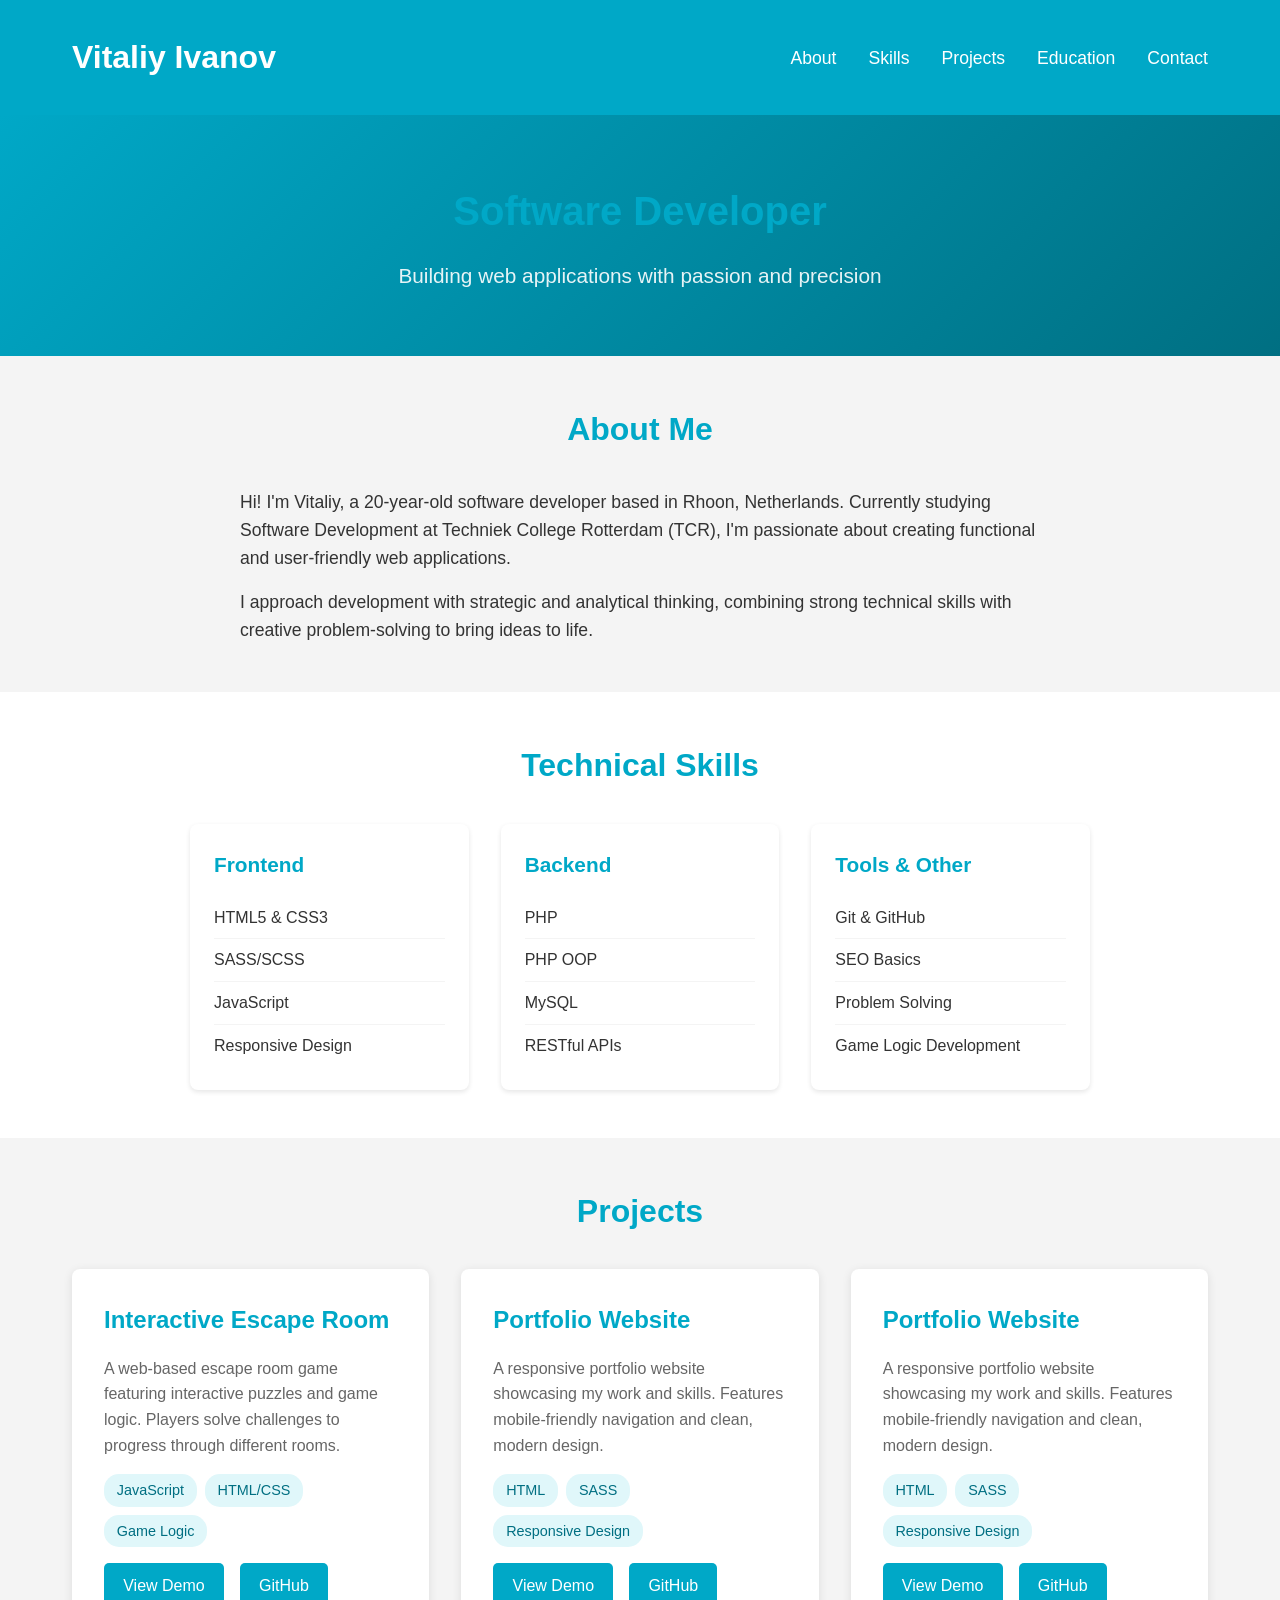
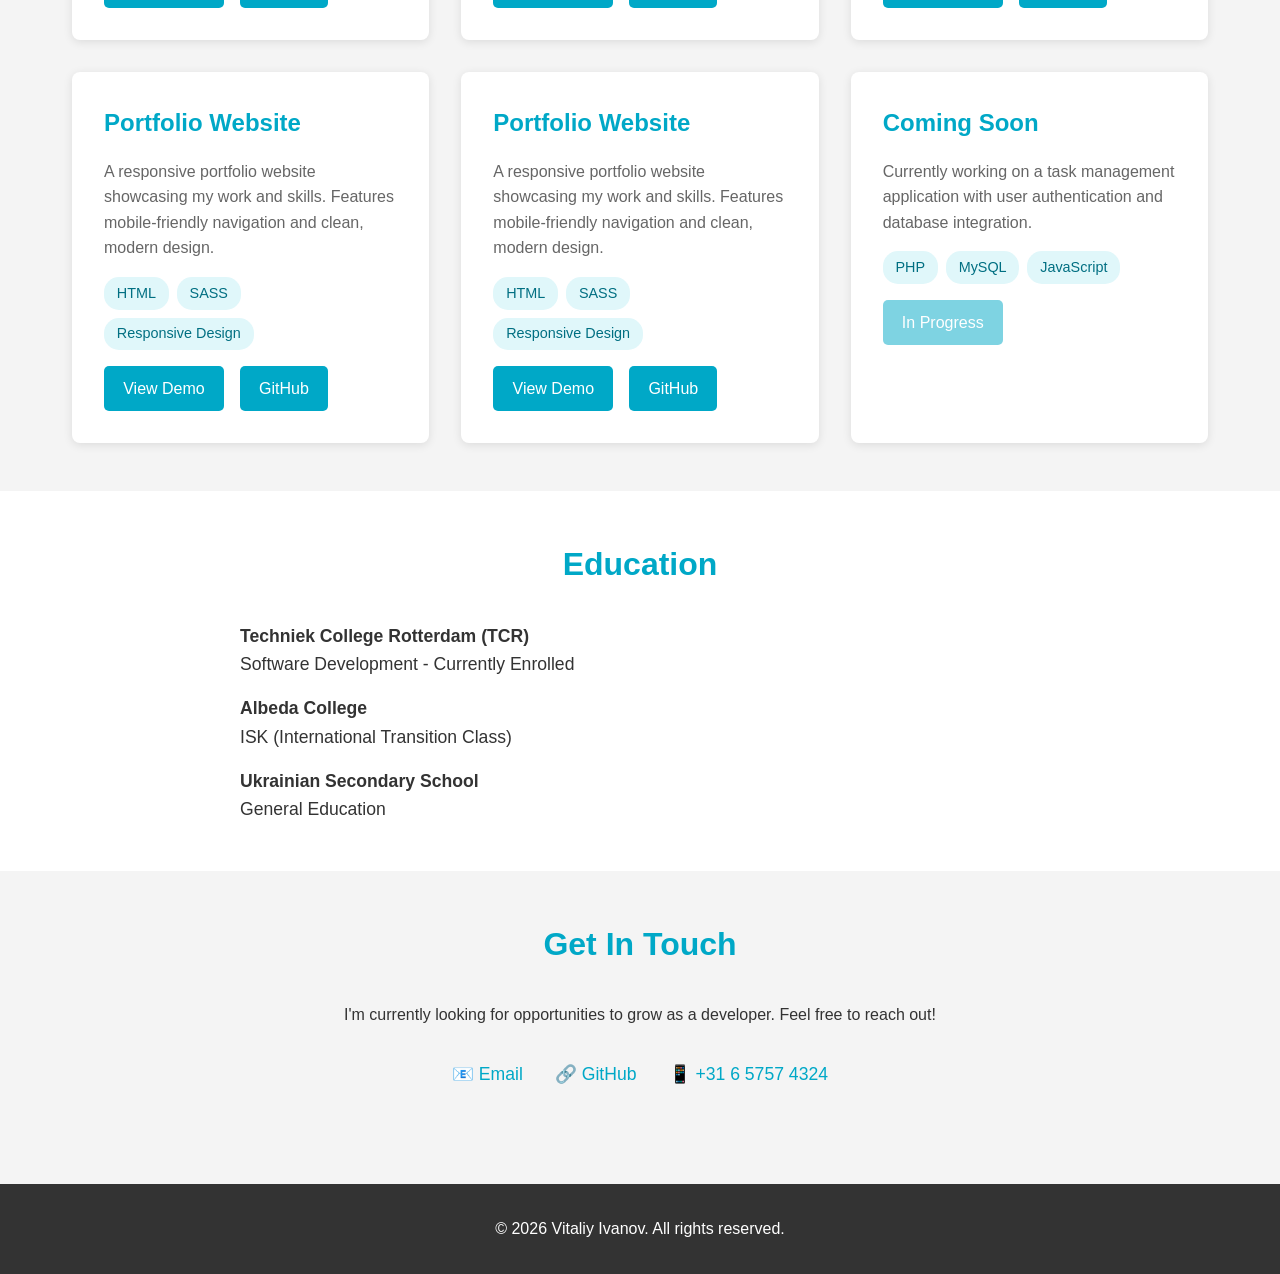
==== index.html @ be68b4e6 "Initial commit: portfolio website" ====
<!DOCTYPE html>
<html lang="en">
<head>
    <meta charset="UTF-8">
    <meta name="viewport" content="width=device-width, initial-scale=1.0">
    <title>Vitaliy Ivanov - Software Developer</title>
    <meta name="description" content="Portfolio of Vitaliy Ivanov - Software Developer based in Rotterdam, Netherlands">
    <meta name="keywords" content="software developer, web developer, programmer, Rotterdam">
    <link rel="stylesheet" href="css/style.css">
</head>
<body>
    <header>
        <div class="container">
            <h1>Vitaliy Ivanov</h1>
            <nav>
                <label for="menu-toggle" class="hamburger">
                    <span></span>
                    <span></span>
                    <span></span>
                </label>
                <input type="checkbox" id="menu-toggle">
                <ul>
                    <li><a href="#about">About</a></li>
                    <li><a href="#skills">Skills</a></li>
                    <li><a href="#projects">Projects</a></li>
                    <li><a href="#education">Education</a></li>
                    <li><a href="#contact">Contact</a></li>
                </ul>
            </nav>
        </div>
    </header>

    <section class="hero">
        <div class="container">
            <h2>Software Developer</h2>
            <p>Building web applications with passion and precision</p>
        </div>
    </section>

    <section id="about">
        <div class="container">
            <h2>About Me</h2>
            <div class="about-content">
                <p>Hi! I'm Vitaliy, a 20-year-old software developer based in Rhoon, Netherlands. Currently studying Software Development at Techniek College Rotterdam (TCR), I'm passionate about creating functional and user-friendly web applications.</p>
                <p style="margin-top: 1rem;">I approach development with strategic and analytical thinking, combining strong technical skills with creative problem-solving to bring ideas to life.</p>
            </div>
        </div>
    </section>

    <section id="skills">
        <div class="container">
            <h2>Technical Skills</h2>
            <div class="skills-grid">
                <div class="skill-category">
                    <h3>Frontend</h3>
                    <ul>
                        <li>HTML5 & CSS3</li>
                        <li>SASS/SCSS</li>
                        <li>JavaScript</li>
                        <li>Responsive Design</li>
                    </ul>
                </div>
                <div class="skill-category">
                    <h3>Backend</h3>
                    <ul>
                        <li>PHP</li>
                        <li>PHP OOP</li>
                        <li>MySQL</li>
                        <li>RESTful APIs</li>
                    </ul>
                </div>
                <div class="skill-category">
                    <h3>Tools & Other</h3>
                    <ul>
                        <li>Git & GitHub</li>
                        <li>SEO Basics</li>
                        <li>Problem Solving</li>
                        <li>Game Logic Development</li>
                    </ul>
                </div>
            </div>
        </div>
    </section>

    <section id="projects">
        <div class="container">
            <h2>Projects</h2>
            <div class="projects-grid">
                <div class="project-card">
                    <h3>Interactive Escape Room</h3>
                    <p>A web-based escape room game featuring interactive puzzles and game logic. Players solve challenges to progress through different rooms.</p>
                    <div class="tech-tags">
                        <span class="tech-tag">JavaScript</span>
                        <span class="tech-tag">HTML/CSS</span>
                        <span class="tech-tag">Game Logic</span>
                    </div>
                    <div class="project-links">
                        <a href="#" class="btn">View Demo</a>
                        <a href="https://github.com/9021517/Escape-room.git" class="btn">GitHub</a>
                    </div>
                </div>

                <div class="project-card">
                    <h3>Portfolio Website</h3>
                    <p>A responsive portfolio website showcasing my work and skills. Features mobile-friendly navigation and clean, modern design.</p>
                    <div class="tech-tags">
                        <span class="tech-tag">HTML</span>
                        <span class="tech-tag">SASS</span>
                        <span class="tech-tag">Responsive Design</span>
                    </div>
                    <div class="project-links">
                        <a href="#" class="btn">View Demo</a>
                        <a href="https://github.com/VitaliyIvanovv" class="btn">GitHub</a>
                    </div>
                </div>

                <div class="project-card">
                    <h3>Portfolio Website</h3>
                    <p>A responsive portfolio website showcasing my work and skills. Features mobile-friendly navigation and clean, modern design.</p>
                    <div class="tech-tags">
                        <span class="tech-tag">HTML</span>
                        <span class="tech-tag">SASS</span>
                        <span class="tech-tag">Responsive Design</span>
                    </div>
                    <div class="project-links">
                        <a href="#" class="btn">View Demo</a>
                        <a href="https://github.com/VitaliyIvanovv" class="btn">GitHub</a>
                    </div>
                </div>
                
                <div class="project-card">
                    <h3>Portfolio Website</h3>
                    <p>A responsive portfolio website showcasing my work and skills. Features mobile-friendly navigation and clean, modern design.</p>
                    <div class="tech-tags">
                        <span class="tech-tag">HTML</span>
                        <span class="tech-tag">SASS</span>
                        <span class="tech-tag">Responsive Design</span>
                    </div>
                    <div class="project-links">
                        <a href="#" class="btn">View Demo</a>
                        <a href="https://github.com/VitaliyIvanovv" class="btn">GitHub</a>
                    </div>
                </div>

                <div class="project-card">
                    <h3>Portfolio Website</h3>
                    <p>A responsive portfolio website showcasing my work and skills. Features mobile-friendly navigation and clean, modern design.</p>
                    <div class="tech-tags">
                        <span class="tech-tag">HTML</span>
                        <span class="tech-tag">SASS</span>
                        <span class="tech-tag">Responsive Design</span>
                    </div>
                    <div class="project-links">
                        <a href="#" class="btn">View Demo</a>
                        <a href="https://github.com/VitaliyIvanovv" class="btn">GitHub</a>
                    </div>
                </div>

                <div class="project-card">
                    <h3>Coming Soon</h3>
                    <p>Currently working on a task management application with user authentication and database integration.</p>
                    <div class="tech-tags">
                        <span class="tech-tag">PHP</span>
                        <span class="tech-tag">MySQL</span>
                        <span class="tech-tag">JavaScript</span>
                    </div>
                    <div class="project-links">
                        <a href="#" class="btn" style="opacity: 0.5; cursor: not-allowed;">In Progress</a>
                    </div>
                </div>
            </div>
        </div>
    </section>

    <section id="education">
        <div class="container">
            <h2>Education</h2>
            <div class="about-content">
                <p><strong>Techniek College Rotterdam (TCR)</strong><br>
                Software Development - Currently Enrolled</p>
                <p style="margin-top: 1rem;"><strong>Albeda College</strong><br>
                ISK (International Transition Class)</p>
                <p style="margin-top: 1rem;"><strong>Ukrainian Secondary School</strong><br>
                General Education</p>
            </div>
        </div>
    </section>

    <section id="contact">
        <div class="container">
            <h2>Get In Touch</h2>
            <div class="contact-info">
                <p>I'm currently looking for opportunities to grow as a developer. Feel free to reach out!</p>
                <div class="contact-links">
                    <a href="mailto:vitalivanov2005@gmail.com">📧 Email</a>
                    <a href="https://github.com/VitaliyIvanovv" target="_blank">🔗 GitHub</a>
                    <a href="tel:+31657574324">📱 +31 6 5757 4324</a>
                </div>
            </div>
        </div>
    </section>

    <footer>
        <div class="container">
            <p>&copy; 2026 Vitaliy Ivanov. All rights reserved.</p>
        </div>
    </footer>
</body>
</html>
---- css/style.css ----
/* Reset */
* {
    margin: 0;
    padding: 0;
    box-sizing: border-box;
}

body {
    font-family: 'Segoe UI', Tahoma, Geneva, Verdana, sans-serif;
    background-color: #f4f4f4;
    color: #333;
    line-height: 1.6;
}

.container {
    max-width: 1200px;
    margin: 0 auto;
    padding: 0 2rem;
}

/* Header */
header {
    background-color: #00a8c7;
    color: white;
    padding: 2rem 0;
    box-shadow: 0 2px 5px rgba(0, 0, 0, 0.1);
}

header .container {
    display: flex;
    justify-content: space-between;
    align-items: center;
}

header h1 {
    font-size: 2rem;
}

/* Navigation */
nav ul {
    display: flex;
    gap: 2rem;
    list-style: none;
}

nav a {
    color: white;
    text-decoration: none;
    font-size: 1.1rem;
    transition: color 0.3s;
}

nav a:hover {
    color: #006f82;
}

/* Hero Section */
.hero {
    background: linear-gradient(135deg, #00a8c7 0%, #006f82 100%);
    color: white;
    padding: 4rem 0;
    text-align: center;
}

.hero h2 {
    font-size: 2.5rem;
    margin-bottom: 1rem;
}

.hero p {
    font-size: 1.3rem;
    opacity: 0.9;
}

/* Sections */
section {
    padding: 3rem 0;
}

section:nth-child(even) {
    background-color: white;
}

h2 {
    font-size: 2rem;
    margin-bottom: 2rem;
    color: #00a8c7;
    text-align: center;
}

/* About Section */
.about-content {
    max-width: 800px;
    margin: 0 auto;
    font-size: 1.1rem;
}

/* Skills Section */
.skills-grid {
    display: grid;
    grid-template-columns: repeat(auto-fit, minmax(250px, 1fr));
    gap: 2rem;
    max-width: 900px;
    margin: 0 auto;
}

.skill-category {
    background: white;
    padding: 1.5rem;
    border-radius: 8px;
    box-shadow: 0 2px 5px rgba(0, 0, 0, 0.1);
}

.skill-category h3 {
    color: #00a8c7;
    margin-bottom: 1rem;
    font-size: 1.3rem;
}

.skill-category ul {
    list-style: none;
}

.skill-category li {
    padding: 0.5rem 0;
    border-bottom: 1px solid #f4f4f4;
}

.skill-category li:last-child {
    border-bottom: none;
}

/* Projects Section */
.projects-grid {
    display: grid;
    grid-template-columns: repeat(auto-fit, minmax(300px, 1fr));
    gap: 2rem;
}

.project-card {
    background: white;
    border-radius: 8px;
    padding: 2rem;
    box-shadow: 0 2px 10px rgba(0, 0, 0, 0.1);
    transition: transform 0.3s;
}

.project-card:hover {
    transform: translateY(-5px);
    box-shadow: 0 5px 15px rgba(0, 0, 0, 0.2);
}

.project-card h3 {
    color: #00a8c7;
    margin-bottom: 1rem;
    font-size: 1.5rem;
}

.project-card p {
    color: #666;
    margin-bottom: 1rem;
}

.tech-tags {
    display: flex;
    flex-wrap: wrap;
    gap: 0.5rem;
    margin: 1rem 0;
}

.tech-tag {
    background-color: #e0f7fa;
    color: #006f82;
    padding: 0.3rem 0.8rem;
    border-radius: 15px;
    font-size: 0.9rem;
}

.project-links {
    display: flex;
    gap: 1rem;
    margin-top: 1rem;
}

.btn {
    display: inline-block;
    padding: 0.6rem 1.2rem;
    background-color: #00a8c7;
    color: white;
    text-decoration: none;
    border-radius: 5px;
    transition: background-color 0.3s;
}

.btn:hover {
    background-color: #006f82;
}

/* Contact Section */
.contact-info {
    text-align: center;
    max-width: 600px;
    margin: 0 auto;
}

.contact-links {
    display: flex;
    justify-content: center;
    gap: 2rem;
    margin-top: 2rem;
    flex-wrap: wrap;
}

.contact-links a {
    color: #00a8c7;
    text-decoration: none;
    font-size: 1.1rem;
    transition: color 0.3s;
}

.contact-links a:hover {
    color: #006f82;
}

/* Footer */
footer {
    background-color: #333;
    color: white;
    text-align: center;
    padding: 2rem 0;
    margin-top: 3rem;
}

/* Hamburger Menu */
.hamburger {
    display: none;
    flex-direction: column;
    cursor: pointer;
    gap: 5px;
}

.hamburger span {
    width: 25px;
    height: 3px;
    background-color: white;
    transition: 0.3s;
}

#menu-toggle {
    display: none;
}

/* Media Queries */
@media (max-width: 768px) {
    header .container {
        flex-direction: column;
        gap: 1rem;
    }

    .hamburger {
        display: flex;
        align-self: flex-end;
    }

    nav ul {
        flex-direction: column;
        gap: 1rem;
        max-height: 0;
        overflow: hidden;
        transition: max-height 0.3s;
    }

    #menu-toggle:checked ~ ul {
        max-height: 500px;
    }

    .hero h2 {
        font-size: 2rem;
    }

    .projects-grid {
        grid-template-columns: 1fr;
    }

    .skills-grid {
        grid-template-columns: 1fr;
    }
}
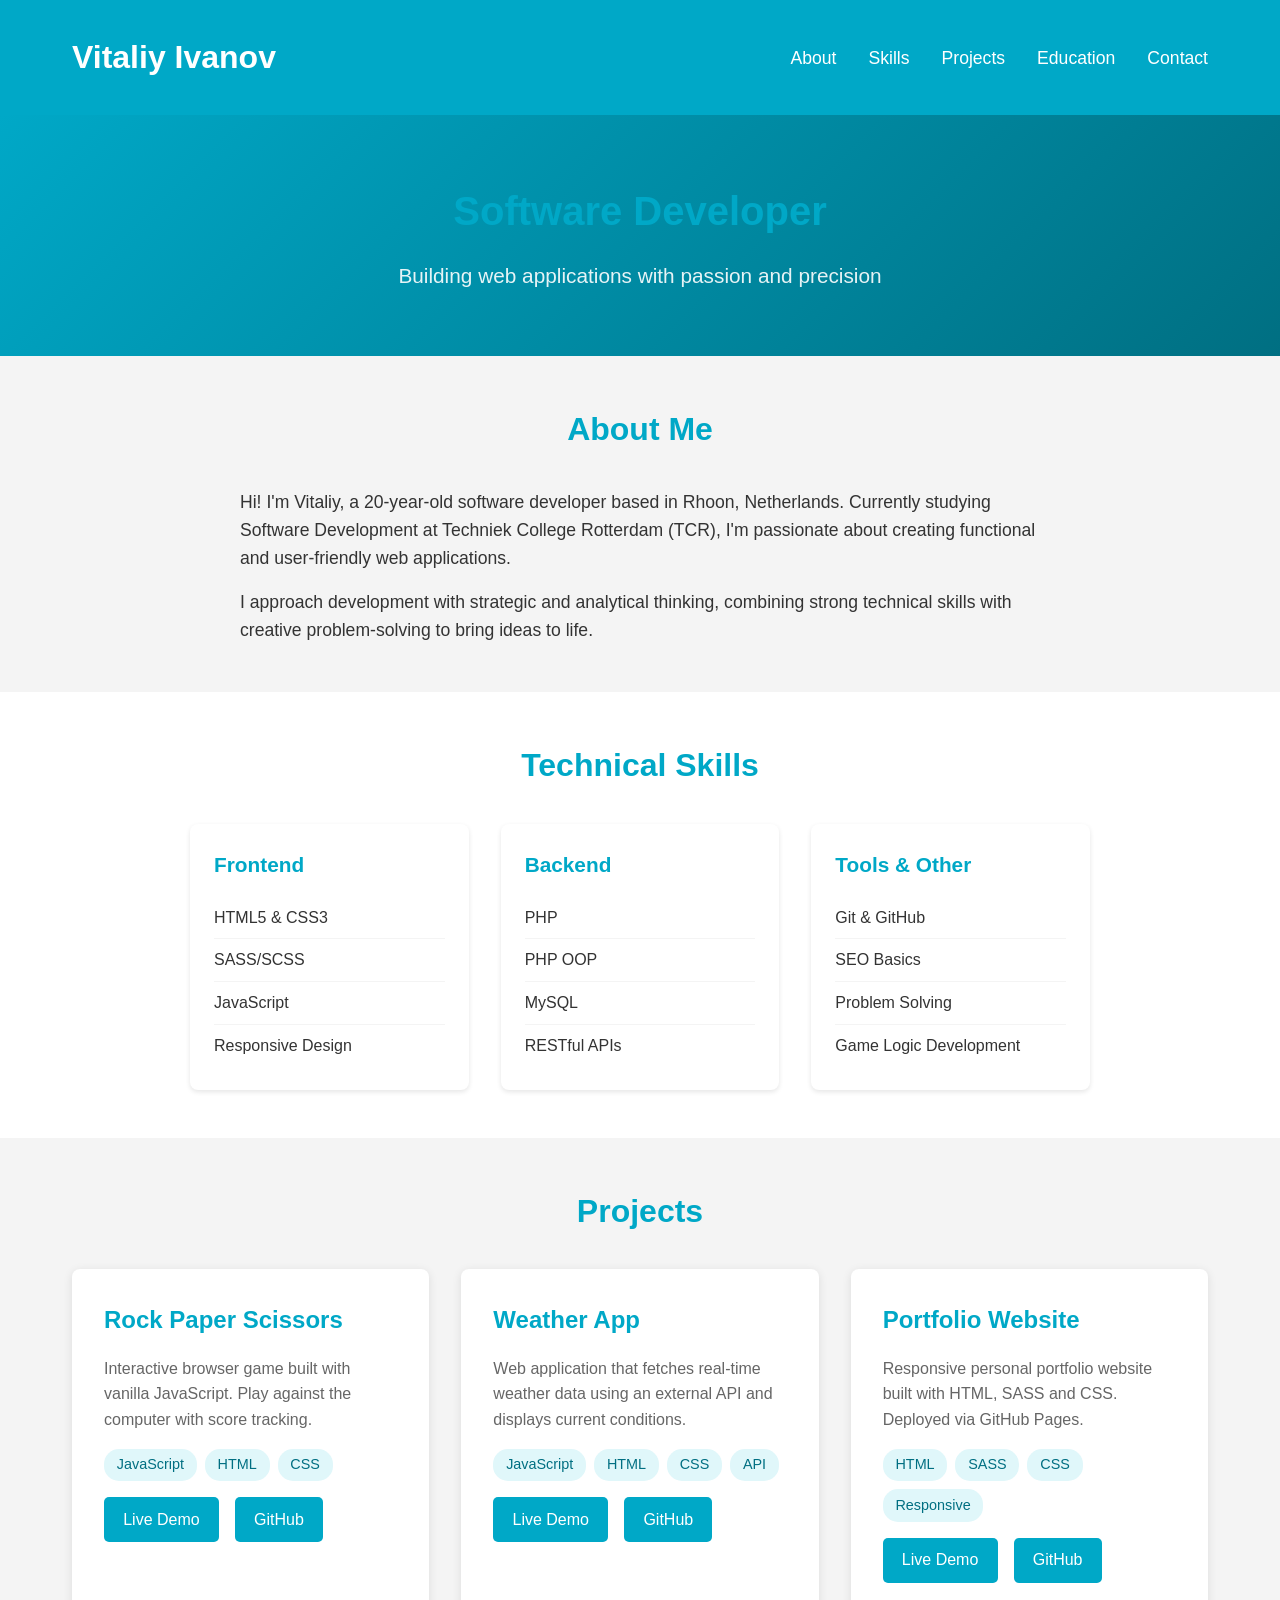
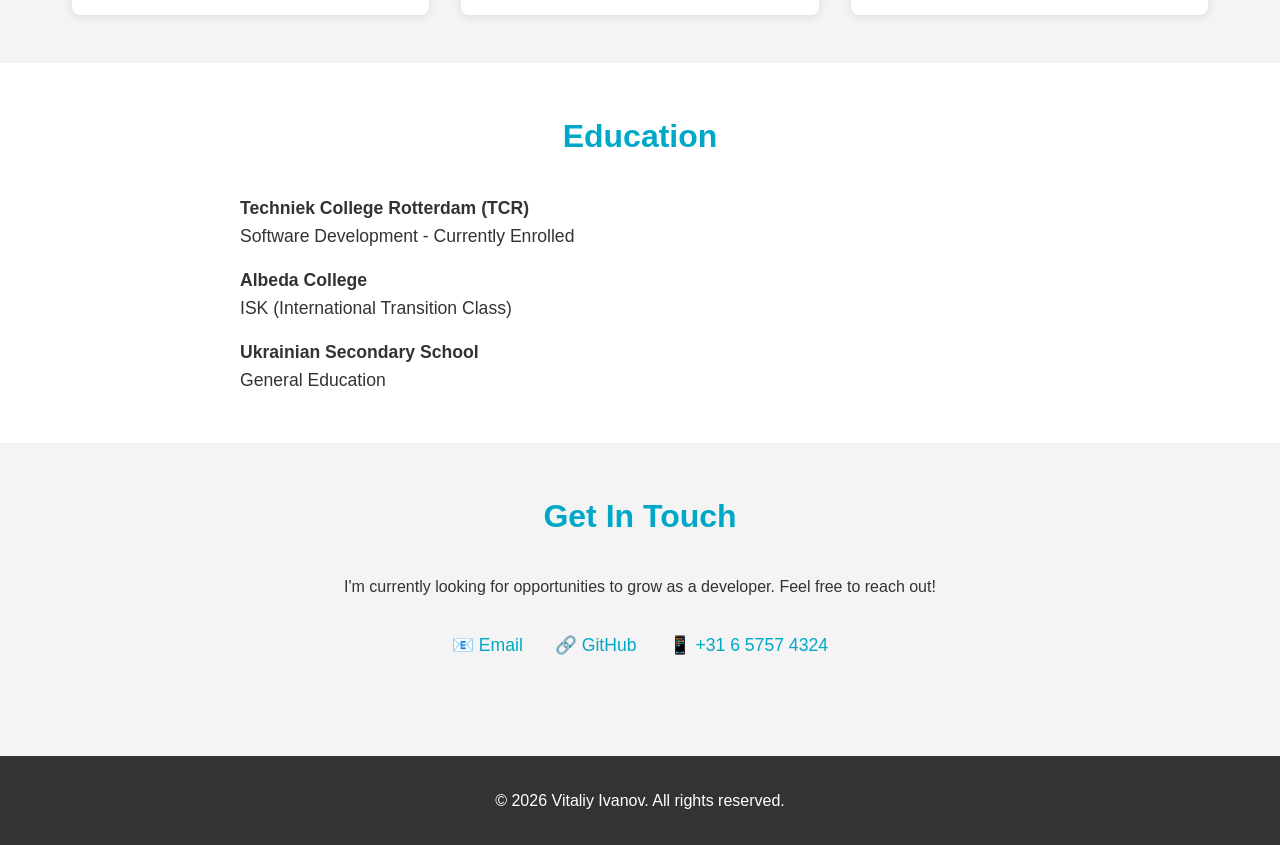
==== commit 78e2562a: "Update index.html" ====
--- a/index.html
+++ b/index.html
@@ -86,88 +86,51 @@
         <div class="container">
             <h2>Projects</h2>
             <div class="projects-grid">
+
                 <div class="project-card">
-                    <h3>Interactive Escape Room</h3>
-                    <p>A web-based escape room game featuring interactive puzzles and game logic. Players solve challenges to progress through different rooms.</p>
+                    <h3>Rock Paper Scissors</h3>
+                    <p>Interactive browser game built with vanilla JavaScript. Play against the computer with score tracking.</p>
                     <div class="tech-tags">
                         <span class="tech-tag">JavaScript</span>
-                        <span class="tech-tag">HTML/CSS</span>
-                        <span class="tech-tag">Game Logic</span>
+                        <span class="tech-tag">HTML</span>
+                        <span class="tech-tag">CSS</span>
                     </div>
                     <div class="project-links">
-                        <a href="#" class="btn">View Demo</a>
-                        <a href="https://github.com/9021517/Escape-room.git" class="btn">GitHub</a>
+                        <a href="https://vitaliyivanovv.github.io/rock-paper-scissors/" class="btn">Live Demo</a>
+                        <a href="https://github.com/VitaliyIvanovv/rock-paper-scissors" class="btn">GitHub</a>
+                    </div>
+                </div>
+
+                <div class="project-card">
+                    <h3>Weather App</h3>
+                    <p>Web application that fetches real-time weather data using an external API and displays current conditions.</p>
+                    <div class="tech-tags">
+                        <span class="tech-tag">JavaScript</span>
+                        <span class="tech-tag">HTML</span>
+                        <span class="tech-tag">CSS</span>
+                        <span class="tech-tag">API</span>
+                    </div>
+                    <div class="project-links">
+                        <a href="https://vitaliyivanovv.github.io/weather-app/" class="btn">Live Demo</a>
+                        <a href="https://github.com/VitaliyIvanovv/weather-app" class="btn">GitHub</a>
                     </div>
                 </div>
 
                 <div class="project-card">
                     <h3>Portfolio Website</h3>
-                    <p>A responsive portfolio website showcasing my work and skills. Features mobile-friendly navigation and clean, modern design.</p>
+                    <p>Responsive personal portfolio website built with HTML, SASS and CSS. Deployed via GitHub Pages.</p>
                     <div class="tech-tags">
                         <span class="tech-tag">HTML</span>
                         <span class="tech-tag">SASS</span>
-                        <span class="tech-tag">Responsive Design</span>
+                        <span class="tech-tag">CSS</span>
+                        <span class="tech-tag">Responsive</span>
                     </div>
                     <div class="project-links">
-                        <a href="#" class="btn">View Demo</a>
-                        <a href="https://github.com/VitaliyIvanovv" class="btn">GitHub</a>
+                        <a href="https://vitaliyivanovv.github.io/portfolio-website/" class="btn">Live Demo</a>
+                        <a href="https://github.com/VitaliyIvanovv/portfolio-website" class="btn">GitHub</a>
                     </div>
                 </div>
 
-                <div class="project-card">
-                    <h3>Portfolio Website</h3>
-                    <p>A responsive portfolio website showcasing my work and skills. Features mobile-friendly navigation and clean, modern design.</p>
-                    <div class="tech-tags">
-                        <span class="tech-tag">HTML</span>
-                        <span class="tech-tag">SASS</span>
-                        <span class="tech-tag">Responsive Design</span>
-                    </div>
-                    <div class="project-links">
-                        <a href="#" class="btn">View Demo</a>
-                        <a href="https://github.com/VitaliyIvanovv" class="btn">GitHub</a>
-                    </div>
-                </div>
-                
-                <div class="project-card">
-                    <h3>Portfolio Website</h3>
-                    <p>A responsive portfolio website showcasing my work and skills. Features mobile-friendly navigation and clean, modern design.</p>
-                    <div class="tech-tags">
-                        <span class="tech-tag">HTML</span>
-                        <span class="tech-tag">SASS</span>
-                        <span class="tech-tag">Responsive Design</span>
-                    </div>
-                    <div class="project-links">
-                        <a href="#" class="btn">View Demo</a>
-                        <a href="https://github.com/VitaliyIvanovv" class="btn">GitHub</a>
-                    </div>
-                </div>
-
-                <div class="project-card">
-                    <h3>Portfolio Website</h3>
-                    <p>A responsive portfolio website showcasing my work and skills. Features mobile-friendly navigation and clean, modern design.</p>
-                    <div class="tech-tags">
-                        <span class="tech-tag">HTML</span>
-                        <span class="tech-tag">SASS</span>
-                        <span class="tech-tag">Responsive Design</span>
-                    </div>
-                    <div class="project-links">
-                        <a href="#" class="btn">View Demo</a>
-                        <a href="https://github.com/VitaliyIvanovv" class="btn">GitHub</a>
-                    </div>
-                </div>
-
-                <div class="project-card">
-                    <h3>Coming Soon</h3>
-                    <p>Currently working on a task management application with user authentication and database integration.</p>
-                    <div class="tech-tags">
-                        <span class="tech-tag">PHP</span>
-                        <span class="tech-tag">MySQL</span>
-                        <span class="tech-tag">JavaScript</span>
-                    </div>
-                    <div class="project-links">
-                        <a href="#" class="btn" style="opacity: 0.5; cursor: not-allowed;">In Progress</a>
-                    </div>
-                </div>
             </div>
         </div>
     </section>
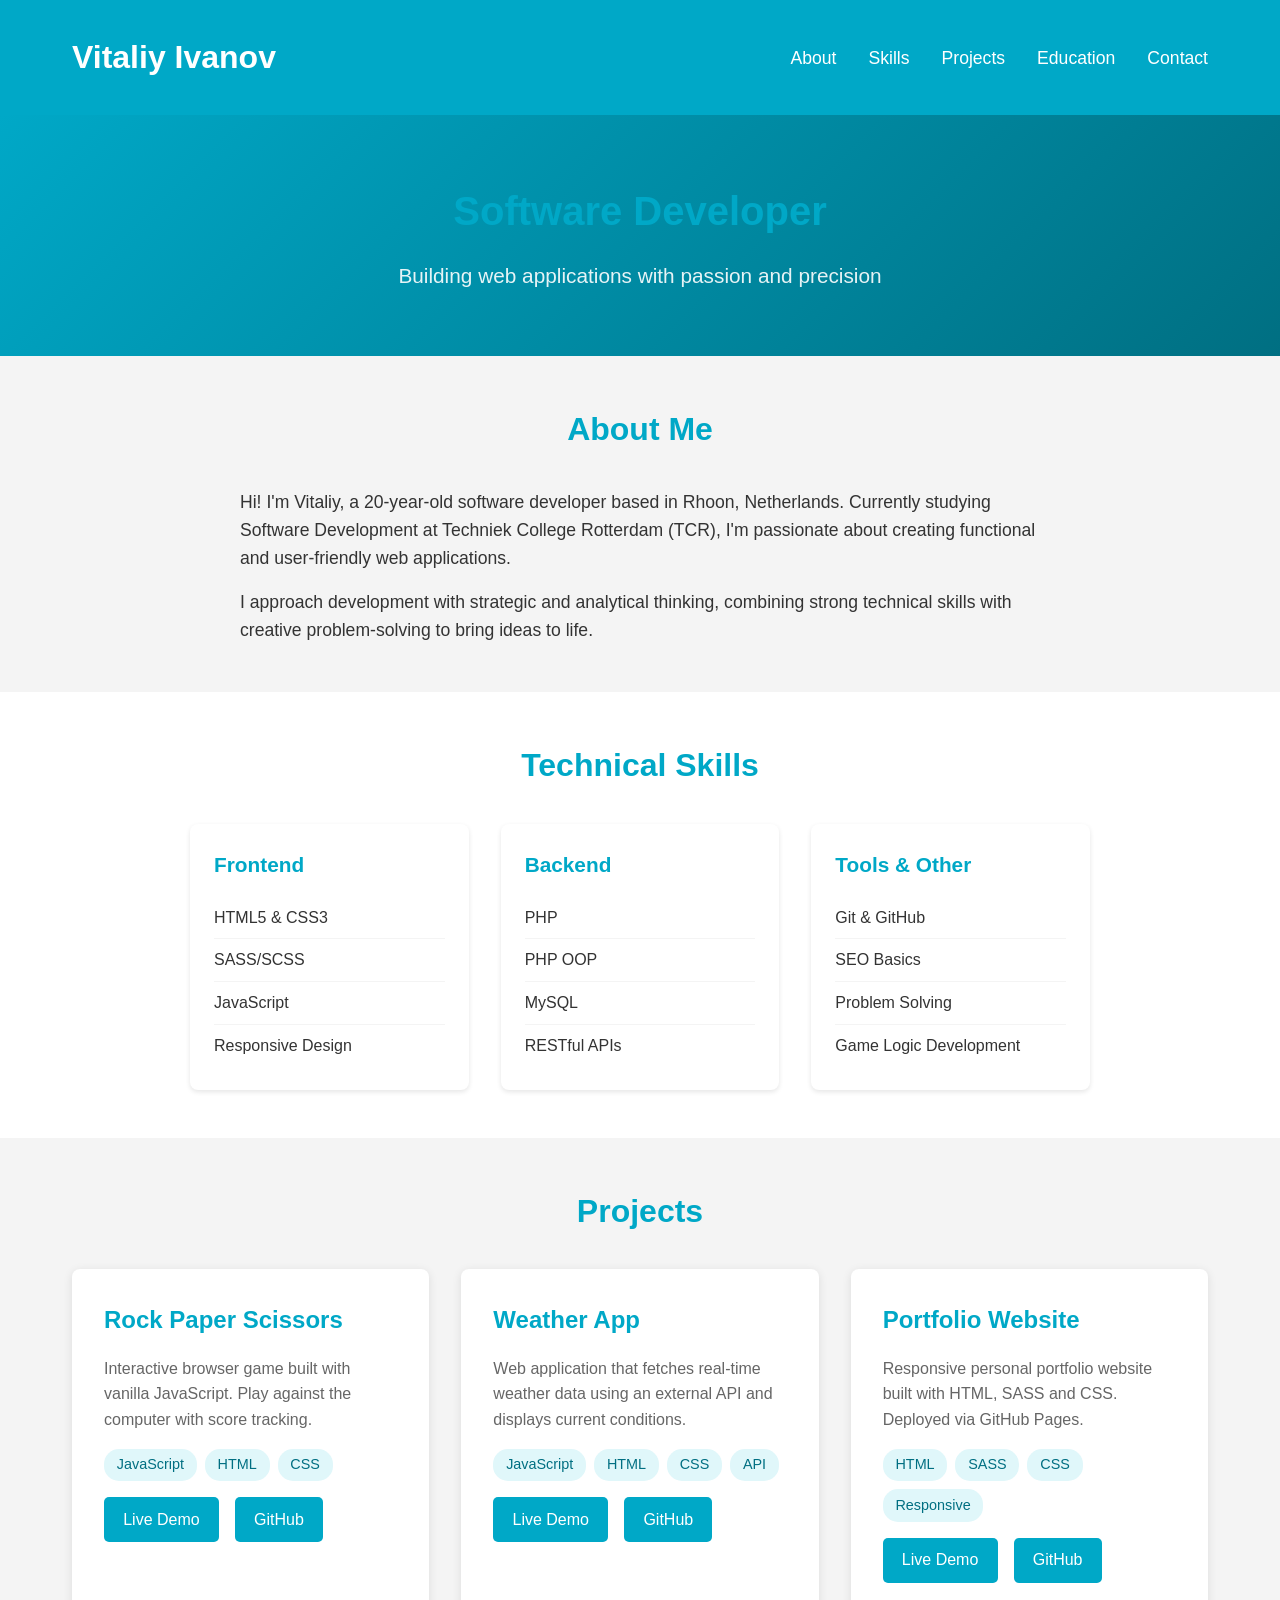
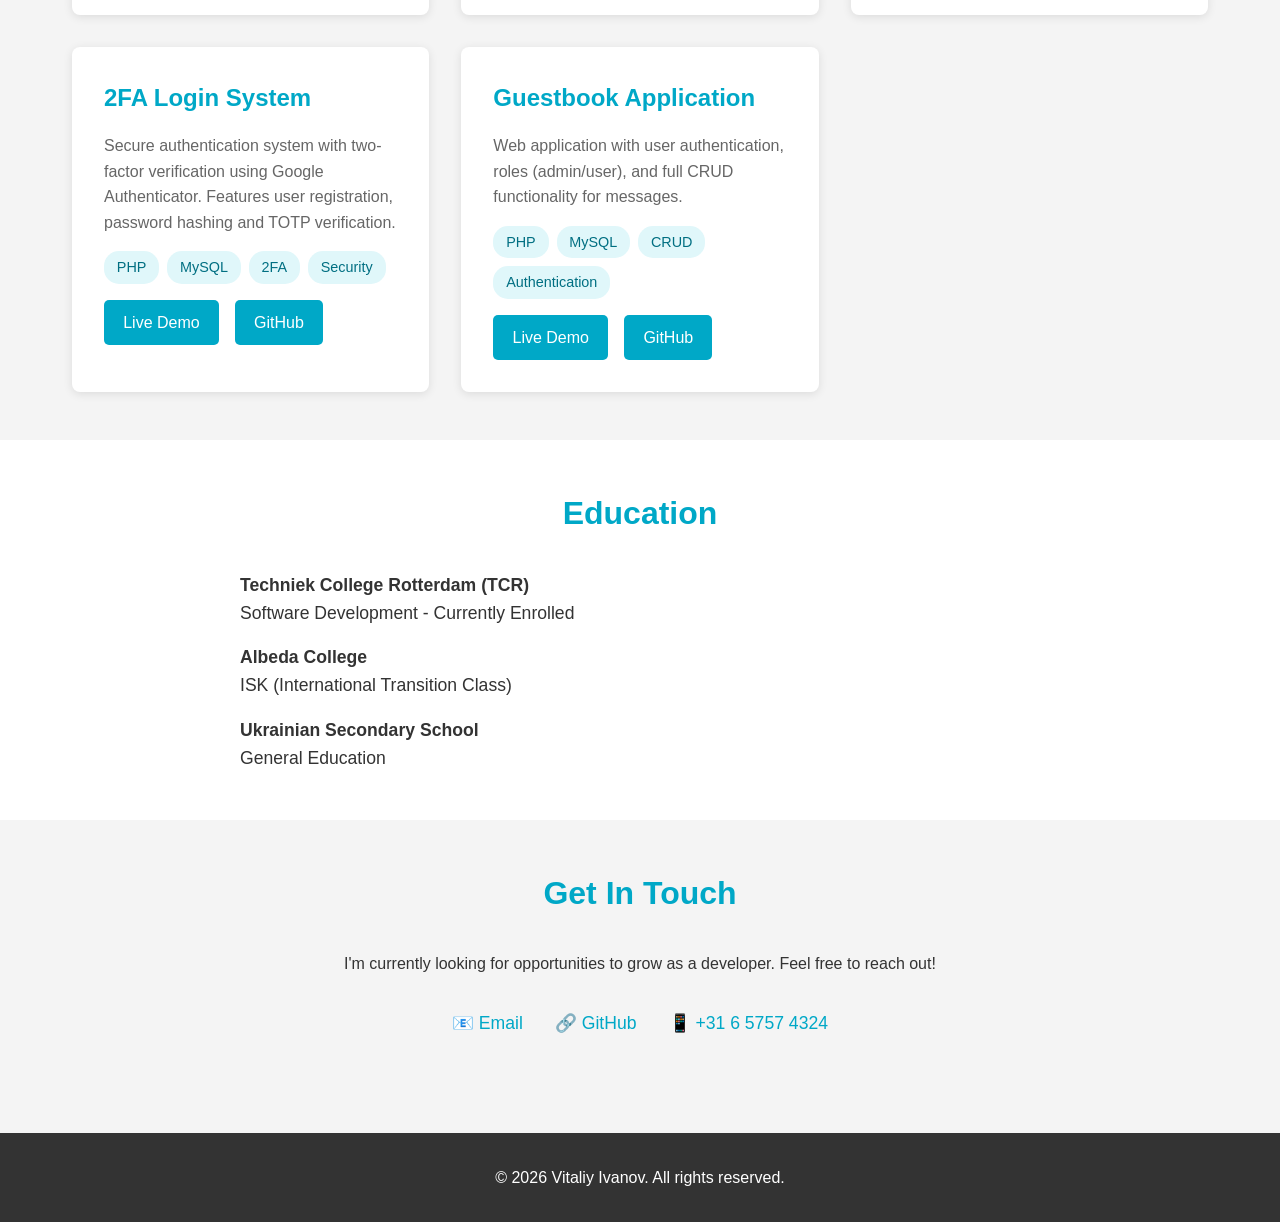
==== commit 7c583e98: "Update index.html" ====
--- a/index.html
+++ b/index.html
@@ -111,7 +111,7 @@
                         <span class="tech-tag">API</span>
                     </div>
                     <div class="project-links">
-                        <a href="https://vitaliyivanovv.github.io/weather-app/" class="btn">Live Demo</a>
+                        <a href="https://vitaliyivanovv.github.io/Weather-App/" class="btn">Live Demo</a>
                         <a href="https://github.com/VitaliyIvanovv/weather-app" class="btn">GitHub</a>
                     </div>
                 </div>
@@ -128,6 +128,36 @@
                     <div class="project-links">
                         <a href="https://vitaliyivanovv.github.io/portfolio-website/" class="btn">Live Demo</a>
                         <a href="https://github.com/VitaliyIvanovv/portfolio-website" class="btn">GitHub</a>
+                    </div>
+                </div>
+
+                <div class="project-card">
+                    <h3>2FA Login System</h3>
+                    <p>Secure authentication system with two-factor verification using Google Authenticator. Features user registration, password hashing and TOTP verification.</p>
+                    <div class="tech-tags">
+                        <span class="tech-tag">PHP</span>
+                        <span class="tech-tag">MySQL</span>
+                        <span class="tech-tag">2FA</span>
+                        <span class="tech-tag">Security</span>
+                    </div>
+                    <div class="project-links">
+                        <a href="https://vitaliy-portfolio.rf.gd/2fa-login/registreren.php" class="btn">Live Demo</a>
+                        <a href="https://github.com/VitaliyIvanovv/2fa-login" class="btn">GitHub</a>
+                    </div>
+                </div>
+
+                <div class="project-card">
+                    <h3>Guestbook Application</h3>
+                    <p>Web application with user authentication, roles (admin/user), and full CRUD functionality for messages.</p>
+                    <div class="tech-tags">
+                        <span class="tech-tag">PHP</span>
+                        <span class="tech-tag">MySQL</span>
+                        <span class="tech-tag">CRUD</span>
+                        <span class="tech-tag">Authentication</span>
+                    </div>
+                    <div class="project-links">
+                        <a href="https://vitaliy-portfolio.rf.gd/gastenboek/login.php" class="btn">Live Demo</a>
+                        <a href="https://github.com/VitaliyIvanovv/gastenboek" class="btn">GitHub</a>
                     </div>
                 </div>
 
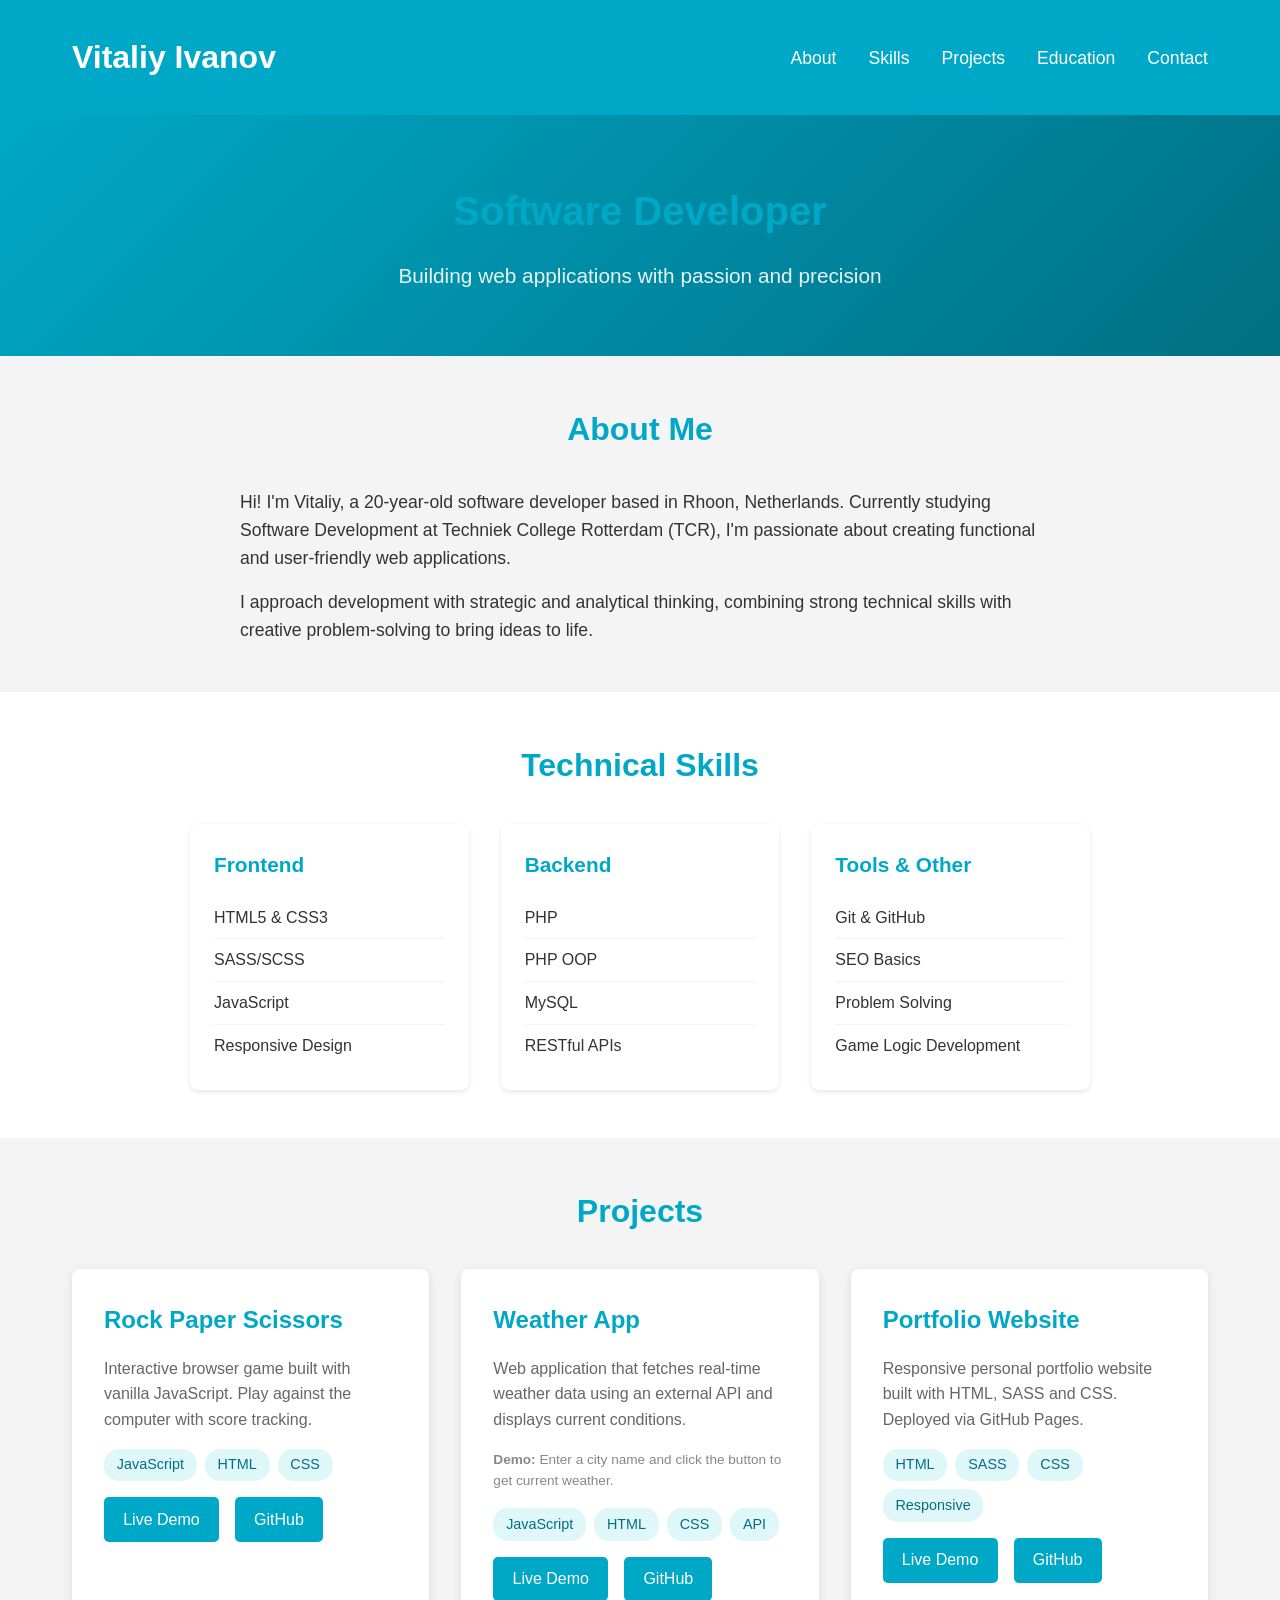
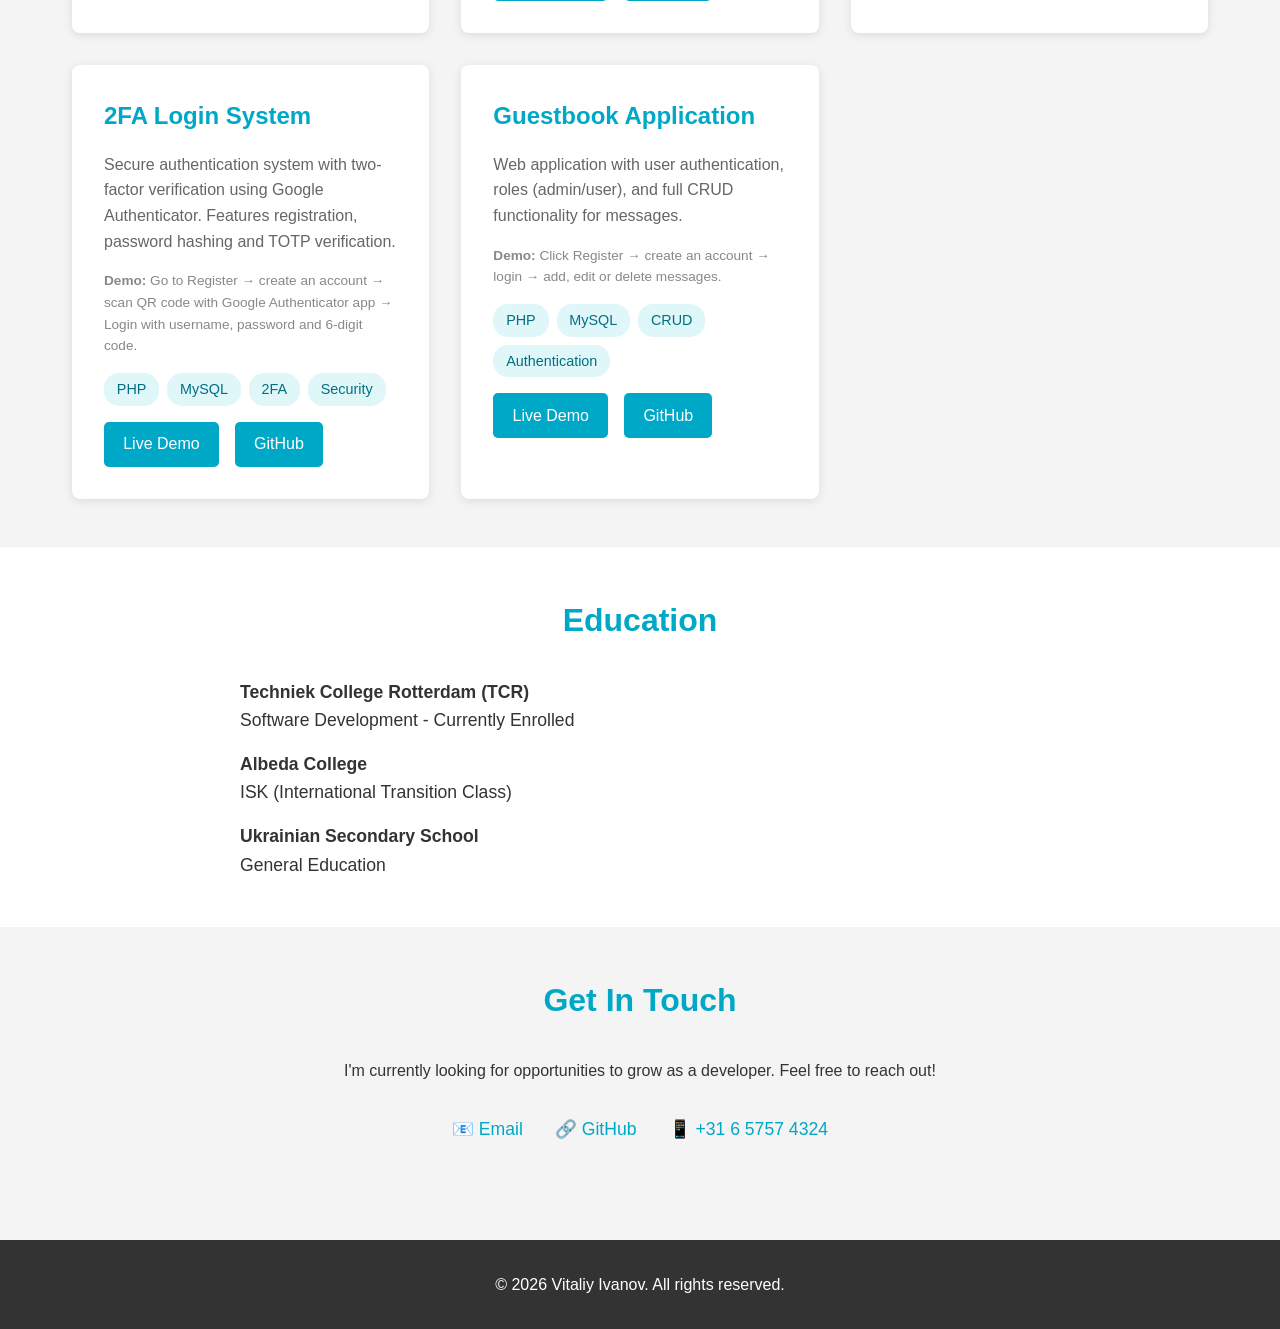
==== commit a6c67796: "Update index.html" ====
--- a/index.html
+++ b/index.html
@@ -104,6 +104,9 @@
                 <div class="project-card">
                     <h3>Weather App</h3>
                     <p>Web application that fetches real-time weather data using an external API and displays current conditions.</p>
+                    <p style="font-size: 0.85rem; color: #888; margin-top: 0.5rem;">
+                        <strong>Demo:</strong> Enter a city name and click the button to get current weather.
+                    </p>
                     <div class="tech-tags">
                         <span class="tech-tag">JavaScript</span>
                         <span class="tech-tag">HTML</span>
@@ -133,7 +136,10 @@
 
                 <div class="project-card">
                     <h3>2FA Login System</h3>
-                    <p>Secure authentication system with two-factor verification using Google Authenticator. Features user registration, password hashing and TOTP verification.</p>
+                    <p>Secure authentication system with two-factor verification using Google Authenticator. Features registration, password hashing and TOTP verification.</p>
+                    <p style="font-size: 0.85rem; color: #888; margin-top: 0.5rem;">
+                        <strong>Demo:</strong> Go to Register → create an account → scan QR code with Google Authenticator app → Login with username, password and 6-digit code.
+                    </p>
                     <div class="tech-tags">
                         <span class="tech-tag">PHP</span>
                         <span class="tech-tag">MySQL</span>
@@ -149,6 +155,9 @@
                 <div class="project-card">
                     <h3>Guestbook Application</h3>
                     <p>Web application with user authentication, roles (admin/user), and full CRUD functionality for messages.</p>
+                    <p style="font-size: 0.85rem; color: #888; margin-top: 0.5rem;">
+                        <strong>Demo:</strong> Click Register → create an account → login → add, edit or delete messages.
+                    </p>
                     <div class="tech-tags">
                         <span class="tech-tag">PHP</span>
                         <span class="tech-tag">MySQL</span>
